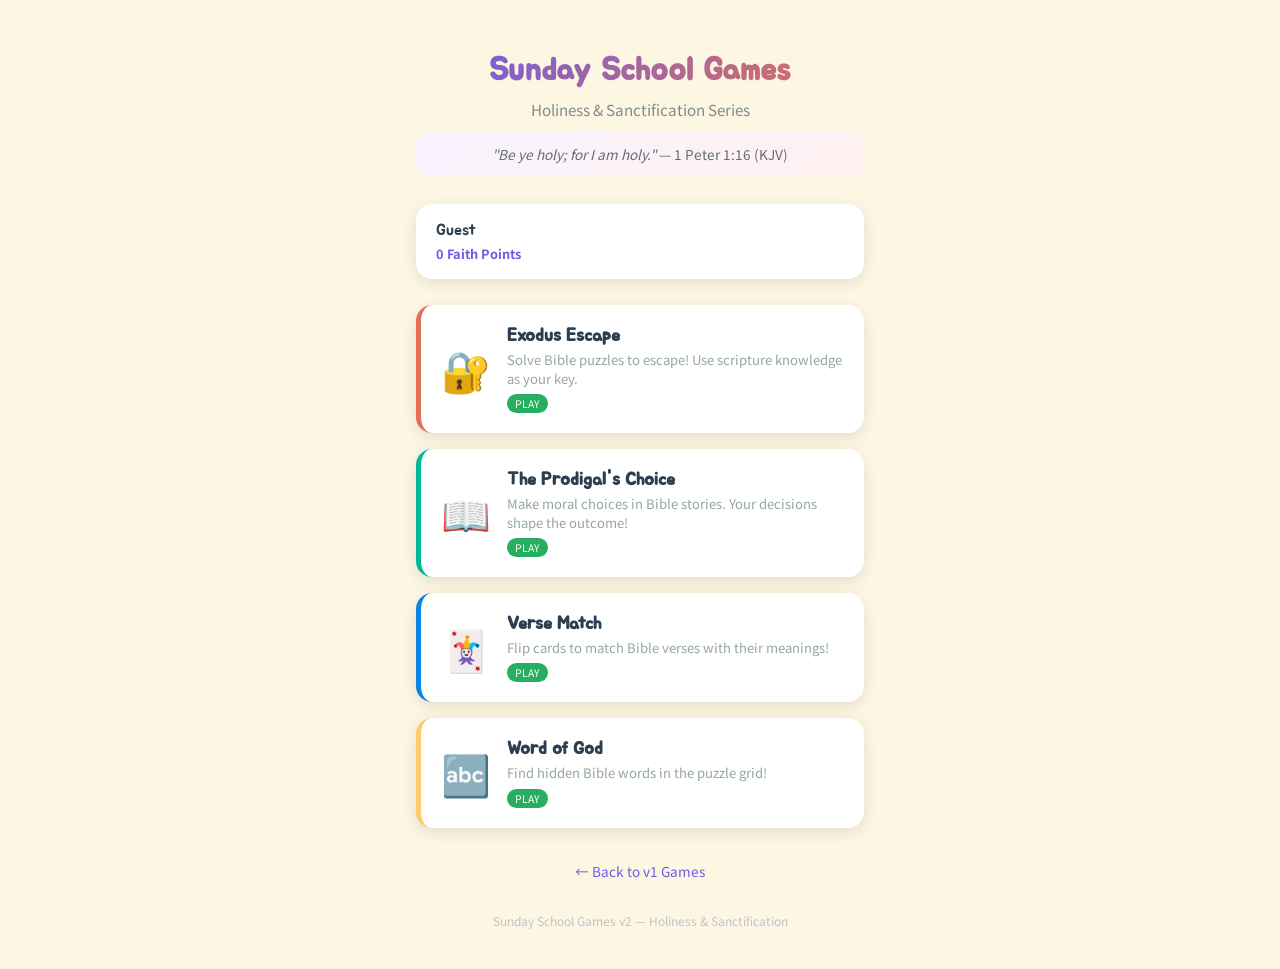
==== v2/index.html @ 04f48fa7 "Add v2 infrastructure: hub page, shared CSS, utilities, profile system v2 is at /v2/ endpoint (separ" ====
<!DOCTYPE html>
<html lang="en">
<head>
  <meta charset="UTF-8">
  <meta name="viewport" content="width=device-width, initial-scale=1.0, maximum-scale=1.0, user-scalable=no">
  <title>Sunday School Games v2</title>
  <link rel="stylesheet" href="css/style.css">
</head>
<body>
  <div class="container">
    <header class="main-header">
      <h1>Sunday School Games</h1>
      <p>Holiness &amp; Sanctification Series</p>
      <div class="verse-banner">
        <em>"Be ye holy; for I am holy."</em> — 1 Peter 1:16 (KJV)
      </div>
    </header>

    <div id="profile-bar" class="profile-bar">
      <div class="profile-info">
        <span class="profile-name" id="profile-name">Guest</span>
        <span class="profile-score" id="profile-score">0 Faith Points</span>
      </div>
      <div class="profile-badges" id="profile-badges"></div>
    </div>

    <div class="game-grid">
      <a href="games/escape-room/index.html" class="game-card escape">
        <div class="icon">🔐</div>
        <div class="info">
          <h3>Exodus Escape</h3>
          <p>Solve Bible puzzles to escape! Use scripture knowledge as your key.</p>
          <span class="badge ready">PLAY</span>
        </div>
      </a>

      <a href="games/visual-novel/index.html" class="game-card novel">
        <div class="icon">📖</div>
        <div class="info">
          <h3>The Prodigal's Choice</h3>
          <p>Make moral choices in Bible stories. Your decisions shape the outcome!</p>
          <span class="badge ready">PLAY</span>
        </div>
      </a>

      <a href="games/verse-match/index.html" class="game-card match">
        <div class="icon">🃏</div>
        <div class="info">
          <h3>Verse Match</h3>
          <p>Flip cards to match Bible verses with their meanings!</p>
          <span class="badge ready">PLAY</span>
        </div>
      </a>

      <a href="games/word-puzzle/index.html" class="game-card word">
        <div class="icon">🔤</div>
        <div class="info">
          <h3>Word of God</h3>
          <p>Find hidden Bible words in the puzzle grid!</p>
          <span class="badge ready">PLAY</span>
        </div>
      </a>
    </div>

    <div class="nav-links">
      <a href="../index.html" class="nav-link">← Back to v1 Games</a>
    </div>

    <div class="footer">
      Sunday School Games v2 — Holiness &amp; Sanctification
    </div>
  </div>

  <script src="js/shared.js"></script>
  <script src="js/profile.js"></script>
</body>
</html>
---- v2/css/style.css ----
/* ===== Sunday School Games v2 — Shared Styles ===== */
@import url('https://fonts.googleapis.com/css2?family=Jua&family=Noto+Sans+KR:wght@400;700&display=swap');

:root {
  --primary: #6c5ce7;
  --primary-light: #a29bfe;
  --escape-color: #e17055;
  --novel-color: #00b894;
  --match-color: #0984e3;
  --word-color: #fdcb6e;
  --bg-color: #fdf6e3;
  --text-color: #2c3e50;
  --card-shadow: 0 4px 15px rgba(0,0,0,0.1);
  --correct-color: #27ae60;
  --wrong-color: #e74c3c;
}

* { margin: 0; padding: 0; box-sizing: border-box; }

body {
  font-family: 'Noto Sans KR', sans-serif;
  background: var(--bg-color);
  color: var(--text-color);
  min-height: 100dvh;
  -webkit-tap-highlight-color: transparent;
  user-select: none;
}

h1, h2, h3 { font-family: 'Jua', sans-serif; }

.container {
  max-width: 480px;
  margin: 0 auto;
  padding: 20px 16px;
}

/* ===== Main Page ===== */
.main-header {
  text-align: center;
  padding: 30px 0 12px;
}

.main-header h1 {
  font-size: 2rem;
  margin-bottom: 8px;
  background: linear-gradient(135deg, var(--primary), var(--escape-color));
  -webkit-background-clip: text;
  -webkit-text-fill-color: transparent;
  background-clip: text;
}

.main-header p {
  font-size: 0.95rem;
  color: #7f8c8d;
}

.verse-banner {
  margin-top: 12px;
  padding: 12px 16px;
  background: linear-gradient(135deg, #f8f4ff, #fff0f0);
  border-radius: 12px;
  font-size: 0.85rem;
  color: #636e72;
  line-height: 1.5;
}

/* ===== Profile Bar ===== */
.profile-bar {
  background: #fff;
  border-radius: 16px;
  padding: 16px 20px;
  margin: 16px 0;
  box-shadow: var(--card-shadow);
  display: flex;
  justify-content: space-between;
  align-items: center;
}

.profile-info {
  display: flex;
  flex-direction: column;
  gap: 4px;
}

.profile-name {
  font-family: 'Jua', sans-serif;
  font-size: 1rem;
}

.profile-score {
  font-size: 0.8rem;
  color: var(--primary);
  font-weight: 700;
}

.profile-badges {
  display: flex;
  gap: 4px;
}

.profile-badges .badge-icon {
  font-size: 1.2rem;
}

/* ===== Game Grid ===== */
.game-grid {
  display: flex;
  flex-direction: column;
  gap: 16px;
  padding: 10px 0 20px;
}

.game-card {
  display: flex;
  align-items: center;
  gap: 16px;
  background: #fff;
  border-radius: 16px;
  padding: 20px;
  box-shadow: var(--card-shadow);
  text-decoration: none;
  color: inherit;
  transition: transform 0.2s, box-shadow 0.2s;
  border-left: 5px solid;
}

.game-card:active { transform: scale(0.97); }

.game-card .icon {
  font-size: 2.5rem;
  min-width: 50px;
  text-align: center;
}

.game-card .info h3 {
  font-size: 1.1rem;
  margin-bottom: 4px;
}

.game-card .info p {
  font-size: 0.82rem;
  color: #95a5a6;
  line-height: 1.4;
}

.game-card.escape { border-left-color: var(--escape-color); }
.game-card.novel { border-left-color: var(--novel-color); }
.game-card.match { border-left-color: var(--match-color); }
.game-card.word { border-left-color: var(--word-color); }

.badge {
  font-size: 0.65rem;
  padding: 2px 8px;
  border-radius: 10px;
  color: #fff;
  display: inline-block;
  margin-top: 6px;
}

.badge.ready { background: #27ae60; }
.badge.coming { background: #bdc3c7; color: #7f8c8d; }

/* ===== Nav Links ===== */
.nav-links {
  text-align: center;
  padding: 10px 0;
}

.nav-link {
  font-size: 0.85rem;
  color: var(--primary);
  text-decoration: none;
}

.nav-link:hover { text-decoration: underline; }

/* ===== Game Common ===== */
.game-header {
  display: flex;
  align-items: center;
  gap: 12px;
  padding: 16px 0;
}

.game-header .back-btn {
  width: 40px;
  height: 40px;
  border-radius: 50%;
  border: none;
  background: #fff;
  box-shadow: var(--card-shadow);
  font-size: 1.2rem;
  cursor: pointer;
  display: flex;
  align-items: center;
  justify-content: center;
  text-decoration: none;
  color: inherit;
}

.game-header h2 { font-size: 1.3rem; }

.score-bar {
  display: flex;
  justify-content: space-between;
  align-items: center;
  background: #fff;
  border-radius: 12px;
  padding: 12px 16px;
  margin-bottom: 16px;
  box-shadow: var(--card-shadow);
  font-size: 0.9rem;
}

.score-bar .score { font-weight: 700; color: var(--primary); }
.score-bar .progress { color: #95a5a6; }

/* ===== Quiz/Card Styles ===== */
.game-card-panel {
  background: #fff;
  border-radius: 16px;
  padding: 24px 20px;
  box-shadow: var(--card-shadow);
  margin-bottom: 16px;
  text-align: center;
}

.game-card-panel .verse {
  font-size: 0.85rem;
  color: #7f8c8d;
  margin-bottom: 12px;
  font-style: italic;
}

.game-card-panel .question {
  font-size: 1.05rem;
  font-weight: 700;
  line-height: 1.5;
  margin-bottom: 20px;
}

/* ===== Button Styles ===== */
.btn-primary {
  width: 100%;
  padding: 16px;
  border: none;
  border-radius: 12px;
  background: var(--primary);
  color: #fff;
  font-size: 1rem;
  font-weight: 700;
  font-family: 'Jua', sans-serif;
  cursor: pointer;
  transition: opacity 0.2s;
}

.btn-primary:active { opacity: 0.8; }

.btn-secondary {
  width: 100%;
  padding: 14px;
  border: 2px solid #ecf0f1;
  border-radius: 12px;
  background: #fff;
  color: var(--text-color);
  font-size: 1rem;
  font-family: 'Jua', sans-serif;
  cursor: pointer;
  text-decoration: none;
  display: block;
  text-align: center;
}

.btn-group {
  display: flex;
  flex-direction: column;
  gap: 10px;
}

/* ===== Choice Buttons ===== */
.choices {
  display: flex;
  flex-direction: column;
  gap: 10px;
}

.choice-btn {
  width: 100%;
  padding: 14px 16px;
  border: 2px solid #ecf0f1;
  border-radius: 12px;
  background: #fff;
  font-size: 0.95rem;
  cursor: pointer;
  transition: all 0.2s;
  text-align: left;
  font-family: 'Noto Sans KR', sans-serif;
}

.choice-btn:active { transform: scale(0.98); }
.choice-btn.correct { border-color: var(--correct-color); background: #e8f8f0; color: var(--correct-color); font-weight: 700; }
.choice-btn.wrong { border-color: var(--wrong-color); background: #fdecea; color: var(--wrong-color); }
.choice-btn:disabled { cursor: default; opacity: 0.7; }

/* ===== Explanation ===== */
.explanation {
  margin-top: 16px;
  padding: 16px;
  background: #fef9e7;
  border-radius: 12px;
  font-size: 0.85rem;
  line-height: 1.6;
  text-align: left;
  display: none;
}

.explanation.show { display: block; }

/* ===== Result Screen ===== */
.result-screen {
  text-align: center;
  padding: 40px 20px;
  background: #fff;
  border-radius: 16px;
  box-shadow: var(--card-shadow);
}

.result-screen .emoji { font-size: 4rem; margin-bottom: 16px; }
.result-screen h2 { font-size: 1.5rem; margin-bottom: 8px; }
.result-screen .result-score { font-size: 2.5rem; font-weight: 700; color: var(--primary); margin: 16px 0; }
.result-screen .result-msg { font-size: 0.95rem; color: #7f8c8d; margin-bottom: 24px; line-height: 1.5; }

/* ===== Footer ===== */
.footer {
  text-align: center;
  padding: 20px 0;
  font-size: 0.75rem;
  color: #bdc3c7;
}

/* ===== Memory Game Grid ===== */
.memory-grid {
  display: grid;
  gap: 10px;
  padding: 10px 0;
}

.memory-grid.size-4x3 { grid-template-columns: repeat(4, 1fr); }
.memory-grid.size-4x4 { grid-template-columns: repeat(4, 1fr); }

.memory-card {
  aspect-ratio: 3/4;
  border-radius: 12px;
  cursor: pointer;
  perspective: 600px;
  position: relative;
}

.memory-card .card-inner {
  width: 100%;
  height: 100%;
  position: relative;
  transition: transform 0.5s;
  transform-style: preserve-3d;
}

.memory-card.flipped .card-inner { transform: rotateY(180deg); }

.memory-card .card-front,
.memory-card .card-back {
  position: absolute;
  width: 100%;
  height: 100%;
  border-radius: 12px;
  backface-visibility: hidden;
  display: flex;
  align-items: center;
  justify-content: center;
  padding: 6px;
  font-size: 0.7rem;
  line-height: 1.3;
  text-align: center;
}

.memory-card .card-front {
  background: linear-gradient(135deg, var(--primary), var(--primary-light));
  color: #fff;
  font-size: 1.5rem;
}

.memory-card .card-back {
  background: #fff;
  border: 2px solid var(--primary-light);
  transform: rotateY(180deg);
  color: var(--text-color);
}

.memory-card.matched .card-back {
  border-color: var(--correct-color);
  background: #e8f8f0;
}

/* ===== Word Search Grid ===== */
.word-grid {
  display: grid;
  gap: 2px;
  padding: 10px 0;
  touch-action: none;
}

.word-grid .cell {
  aspect-ratio: 1;
  display: flex;
  align-items: center;
  justify-content: center;
  font-size: 1.1rem;
  font-weight: 700;
  font-family: monospace;
  background: #fff;
  border-radius: 4px;
  cursor: pointer;
  transition: all 0.15s;
  text-transform: uppercase;
}

.word-grid .cell.selected { background: var(--primary-light); color: #fff; }
.word-grid .cell.found { background: var(--correct-color); color: #fff; }

.word-list {
  display: flex;
  flex-wrap: wrap;
  gap: 8px;
  padding: 12px 0;
}

.word-list .word-item {
  padding: 6px 12px;
  background: #fff;
  border-radius: 8px;
  font-size: 0.8rem;
  font-weight: 700;
  box-shadow: 0 2px 6px rgba(0,0,0,0.08);
}

.word-list .word-item.found {
  background: var(--correct-color);
  color: #fff;
  text-decoration: line-through;
}

/* ===== Visual Novel ===== */
.vn-scene {
  background: #fff;
  border-radius: 16px;
  overflow: hidden;
  box-shadow: var(--card-shadow);
  margin-bottom: 16px;
}

.vn-illustration {
  width: 100%;
  height: 200px;
  display: flex;
  align-items: center;
  justify-content: center;
  font-size: 5rem;
  background: linear-gradient(135deg, #dfe6e9, #b2bec3);
}

.vn-text {
  padding: 20px;
}

.vn-speaker {
  font-family: 'Jua', sans-serif;
  font-size: 0.9rem;
  color: var(--novel-color);
  margin-bottom: 8px;
}

.vn-dialogue {
  font-size: 0.92rem;
  line-height: 1.7;
  color: #2d3436;
  margin-bottom: 16px;
}

.vn-verse {
  font-size: 0.8rem;
  font-style: italic;
  color: #636e72;
  padding: 10px 14px;
  background: #fef9e7;
  border-radius: 8px;
  margin-bottom: 16px;
  line-height: 1.5;
}

.vn-choices {
  display: flex;
  flex-direction: column;
  gap: 10px;
}

.vn-choice-btn {
  width: 100%;
  padding: 14px 16px;
  border: 2px solid var(--novel-color);
  border-radius: 12px;
  background: #fff;
  font-size: 0.9rem;
  cursor: pointer;
  transition: all 0.2s;
  text-align: left;
  font-family: 'Noto Sans KR', sans-serif;
  color: var(--text-color);
}

.vn-choice-btn:active { transform: scale(0.98); }
.vn-choice-btn:hover { background: #e8f8f0; }

/* ===== Escape Room ===== */
.room-panel {
  background: #fff;
  border-radius: 16px;
  padding: 24px 20px;
  box-shadow: var(--card-shadow);
  margin-bottom: 16px;
}

.room-scene {
  width: 100%;
  height: 180px;
  border-radius: 12px;
  display: flex;
  align-items: center;
  justify-content: center;
  font-size: 4rem;
  margin-bottom: 16px;
}

.room-desc {
  font-size: 0.9rem;
  line-height: 1.6;
  color: #636e72;
  margin-bottom: 16px;
}

.timer-bar {
  display: flex;
  align-items: center;
  gap: 8px;
  font-size: 0.85rem;
  color: var(--escape-color);
  font-weight: 700;
  margin-bottom: 12px;
}

.timer-bar .timer-fill {
  flex: 1;
  height: 8px;
  background: #ecf0f1;
  border-radius: 4px;
  overflow: hidden;
}

.timer-bar .timer-fill .fill {
  height: 100%;
  background: var(--escape-color);
  border-radius: 4px;
  transition: width 1s linear;
}

.puzzle-input {
  width: 100%;
  padding: 14px 16px;
  border: 2px solid #ecf0f1;
  border-radius: 12px;
  font-size: 1rem;
  font-family: 'Noto Sans KR', sans-serif;
  text-align: center;
  outline: none;
  transition: border-color 0.2s;
}

.puzzle-input:focus { border-color: var(--escape-color); }

.hint-text {
  font-size: 0.8rem;
  color: #b2bec3;
  text-align: center;
  margin-top: 8px;
}
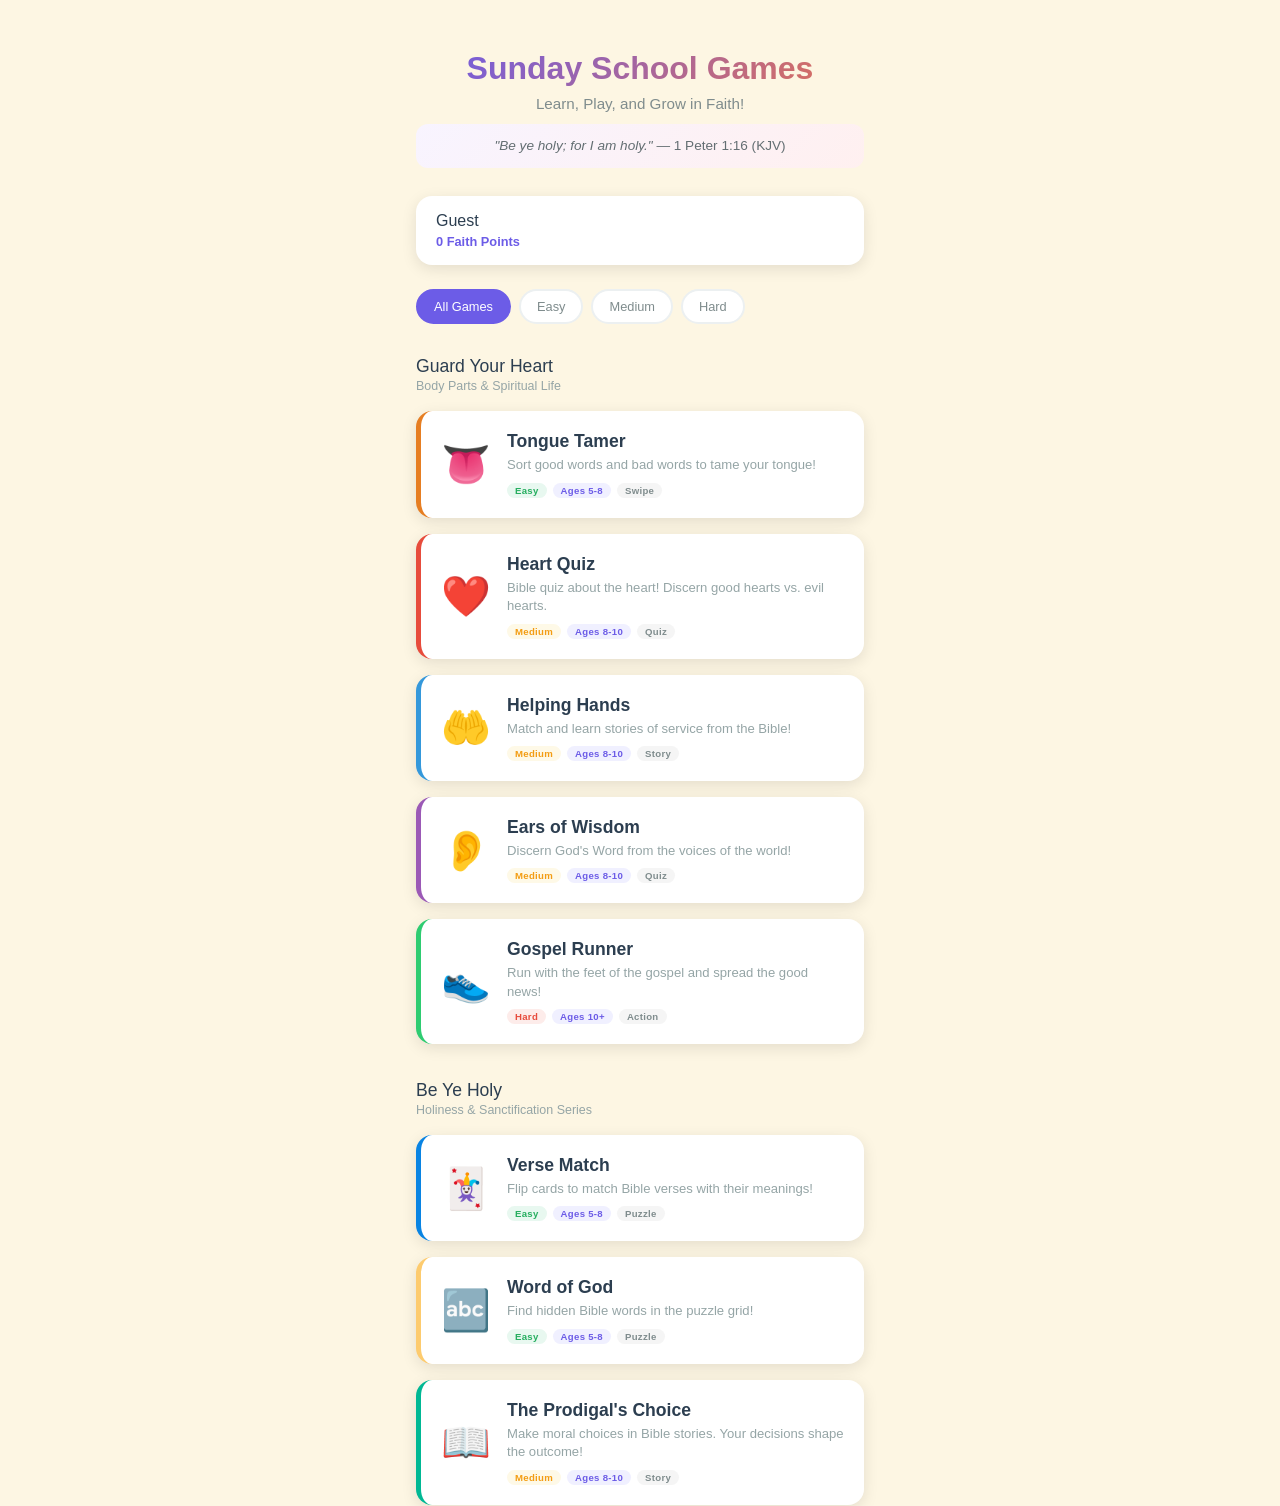
==== commit 7254c595: "Unify v1 and v2 into single hub page with filtering - Merge all 9 games into one root index.html wit" ====
--- a/v2/index.html
+++ b/v2/index.html
@@ -2,76 +2,10 @@
 <html lang="en">
 <head>
   <meta charset="UTF-8">
-  <meta name="viewport" content="width=device-width, initial-scale=1.0, maximum-scale=1.0, user-scalable=no">
-  <title>Sunday School Games v2</title>
-  <link rel="stylesheet" href="css/style.css">
+  <meta http-equiv="refresh" content="0;url=../index.html">
+  <title>Redirecting...</title>
 </head>
 <body>
-  <div class="container">
-    <header class="main-header">
-      <h1>Sunday School Games</h1>
-      <p>Holiness &amp; Sanctification Series</p>
-      <div class="verse-banner">
-        <em>"Be ye holy; for I am holy."</em> — 1 Peter 1:16 (KJV)
-      </div>
-    </header>
-
-    <div id="profile-bar" class="profile-bar">
-      <div class="profile-info">
-        <span class="profile-name" id="profile-name">Guest</span>
-        <span class="profile-score" id="profile-score">0 Faith Points</span>
-      </div>
-      <div class="profile-badges" id="profile-badges"></div>
-    </div>
-
-    <div class="game-grid">
-      <a href="games/escape-room/index.html" class="game-card escape">
-        <div class="icon">🔐</div>
-        <div class="info">
-          <h3>Exodus Escape</h3>
-          <p>Solve Bible puzzles to escape! Use scripture knowledge as your key.</p>
-          <span class="badge ready">PLAY</span>
-        </div>
-      </a>
-
-      <a href="games/visual-novel/index.html" class="game-card novel">
-        <div class="icon">📖</div>
-        <div class="info">
-          <h3>The Prodigal's Choice</h3>
-          <p>Make moral choices in Bible stories. Your decisions shape the outcome!</p>
-          <span class="badge ready">PLAY</span>
-        </div>
-      </a>
-
-      <a href="games/verse-match/index.html" class="game-card match">
-        <div class="icon">🃏</div>
-        <div class="info">
-          <h3>Verse Match</h3>
-          <p>Flip cards to match Bible verses with their meanings!</p>
-          <span class="badge ready">PLAY</span>
-        </div>
-      </a>
-
-      <a href="games/word-puzzle/index.html" class="game-card word">
-        <div class="icon">🔤</div>
-        <div class="info">
-          <h3>Word of God</h3>
-          <p>Find hidden Bible words in the puzzle grid!</p>
-          <span class="badge ready">PLAY</span>
-        </div>
-      </a>
-    </div>
-
-    <div class="nav-links">
-      <a href="../index.html" class="nav-link">← Back to v1 Games</a>
-    </div>
-
-    <div class="footer">
-      Sunday School Games v2 — Holiness &amp; Sanctification
-    </div>
-  </div>
-
-  <script src="js/shared.js"></script>
-  <script src="js/profile.js"></script>
+  <p>Redirecting to <a href="../index.html">Sunday School Games</a>...</p>
 </body>
 </html>
